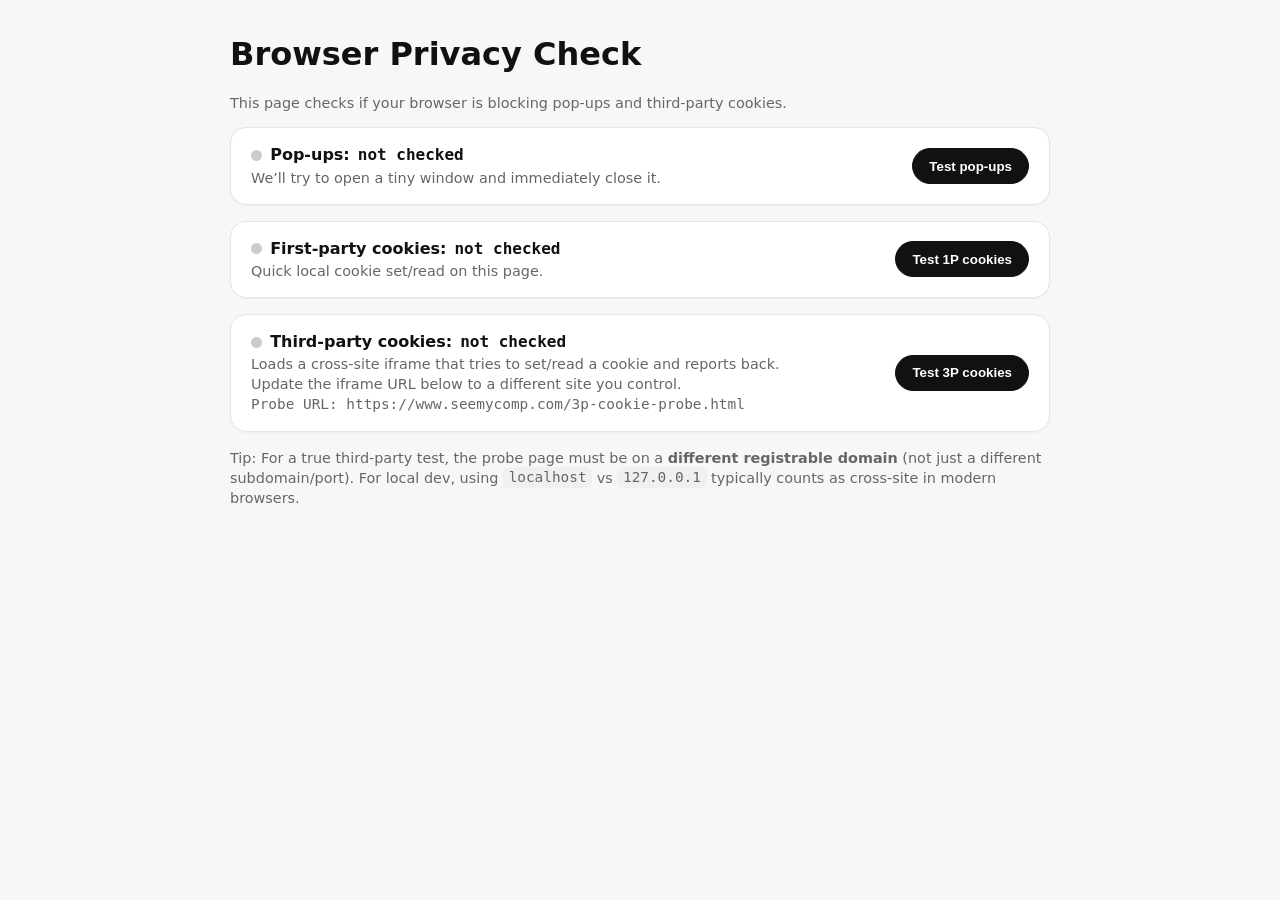
==== browsercheck.html @ 84050df4 "Create browsercheck.html" ====
<!doctype html>
<html lang="en">
<head>
  <meta charset="utf-8" />
  <title>Browser Privacy Check</title>
  <meta name="viewport" content="width=device-width, initial-scale=1" />
  <style>
    :root{--ok:#1a7f37;--bad:#b3261e;--warn:#b26b00;--muted:#666}
    body{font-family:system-ui,-apple-system,Segoe UI,Roboto,Arial,sans-serif;line-height:1.4;margin:0;padding:2rem;background:#f7f7f8;color:#111}
    .wrap{max-width:820px;margin:0 auto}
    h1{margin:0 0 1rem}
    p{color:#333}
    .card{background:#fff;border:1px solid #e6e6e9;border-radius:16px;padding:1rem 1.25rem;margin:0 0 1rem;box-shadow:0 1px 2px rgba(0,0,0,.04)}
    .row{display:flex;gap:.75rem;align-items:center;justify-content:space-between;flex-wrap:wrap}
    .btn{appearance:none;border:1px solid #111;border-radius:999px;padding:.6rem 1rem;background:#111;color:#fff;font-weight:600;cursor:pointer}
    .btn:disabled{opacity:.6;cursor:not-allowed}
    .status{display:inline-flex;align-items:center;gap:.5rem;font-weight:600}
    .dot{width:.7rem;height:.7rem;border-radius:50%}
    .ok{color:var(--ok)} .ok .dot{background:var(--ok)}
    .bad{color:var(--bad)} .bad .dot{background:var(--bad)}
    .warn{color:var(--warn)} .warn .dot{background:var(--warn)}
    code{background:#f0f0f3;padding:.15rem .35rem;border-radius:6px}
    .small{color:var(--muted);font-size:.9rem}
    .mono{font-family:ui-monospace,SFMono-Regular,Menlo,Consolas,monospace}
  </style>
</head>
<body>
  <div class="wrap">
    <h1>Browser Privacy Check</h1>
    <p class="small">This page checks if your browser is blocking pop-ups and third-party cookies.</p>

    <div class="card">
      <div class="row">
        <div>
          <div class="status" id="popupStatus"><span class="dot" style="background:#ccc"></span> Pop-ups: <span class="mono" id="popupText">not checked</span></div>
          <div class="small">We’ll try to open a tiny window and immediately close it.</div>
        </div>
        <button class="btn" id="btnPopup">Test pop-ups</button>
      </div>
    </div>

    <div class="card">
      <div class="row">
        <div>
          <div class="status" id="fpCookieStatus"><span class="dot" style="background:#ccc"></span> First-party cookies: <span class="mono" id="fpCookieText">not checked</span></div>
          <div class="small">Quick local cookie set/read on this page.</div>
        </div>
        <button class="btn" id="btnFP">Test 1P cookies</button>
      </div>
    </div>

    <div class="card">
      <div class="row">
        <div>
          <div class="status" id="tpCookieStatus"><span class="dot" style="background:#ccc"></span> Third-party cookies: <span class="mono" id="tpCookieText">not checked</span></div>
          <div class="small">
            Loads a cross-site iframe that tries to set/read a cookie and reports back.
            <br/>Update the iframe URL below to a different site you control.
          </div>
          <div class="small mono" id="probeUrlShown"></div>
        </div>
        <button class="btn" id="btnTP">Test 3P cookies</button>
      </div>
      <iframe id="probeFrame" title="3P Cookie Probe" style="display:none;width:0;height:0;border:0"></iframe>
    </div>

    <p class="small">
      Tip: For a true third-party test, the probe page must be on a <strong>different registrable domain</strong> (not just a different subdomain/port). For local dev, using
      <code>localhost</code> vs <code>127.0.0.1</code> typically counts as cross-site in modern browsers.
    </p>
  </div>

  <script>
    // 👉 EDIT THIS to point to your probe page hosted on a DIFFERENT site.
    const PROBE_URL = "https://www.seemycomp.com/3p-cookie-probe.html";

    const els = {
      btnPopup: document.getElementById('btnPopup'),
      btnFP: document.getElementById('btnFP'),
      btnTP: document.getElementById('btnTP'),
      popupStatus: document.getElementById('popupStatus'),
      popupText: document.getElementById('popupText'),
      fpCookieStatus: document.getElementById('fpCookieStatus'),
      fpCookieText: document.getElementById('fpCookieText'),
      tpCookieStatus: document.getElementById('tpCookieStatus'),
      tpCookieText: document.getElementById('tpCookieText'),
      probeFrame: document.getElementById('probeFrame'),
      probeUrlShown: document.getElementById('probeUrlShown')
    };
    els.probeUrlShown.textContent = `Probe URL: ${PROBE_URL}`;

    function setStatus(elStatus, elText, ok, labelIfOk, labelIfBad) {
      elStatus.classList.remove('ok','bad','warn');
      const dot = elStatus.querySelector('.dot');
      if (ok) {
        elStatus.classList.add('ok');
        elText.textContent = labelIfOk;
        dot.style.background = getComputedStyle(document.documentElement).getPropertyValue('--ok');
      } else {
        elStatus.classList.add('bad');
        elText.textContent = labelIfBad;
        dot.style.background = getComputedStyle(document.documentElement).getPropertyValue('--bad');
      }
    }

    // 1) Pop-up test
    els.btnPopup.addEventListener('click', () => {
      let win = null;
      try {
        // Smallest possible window; most blockers will prevent this when triggered by script.
        win = window.open('about:blank', '_blank', 'width=200,height=120,noopener,noreferrer');
      } catch (e) { /* ignored */ }

      const allowed = !!win && !win.closed;
      if (allowed) {
        try {
          win.document.write('<!doctype html><title>Pop-up test</title><p style="font:14px system-ui;margin:8px">Pop-up allowed ✅</p>');
          setTimeout(() => { try { win.close(); } catch(e){} }, 300);
        } catch (e) { /* ignored */ }
      }
      setStatus(els.popupStatus, els.popupText, allowed, 'allowed', 'blocked');
    });

    // 2) First-party cookie test
    els.btnFP.addEventListener('click', () => {
      const name = 'fp_cookie_test';
      const value = String(Date.now());
      try {
        document.cookie = `${name}=${value}; Max-Age=60; Path=/`;
        const has = document.cookie.includes(`${name}=${value}`);
        setStatus(els.fpCookieStatus, els.fpCookieText, has, 'working', 'blocked or disabled');
      } catch (e) {
        setStatus(els.fpCookieStatus, els.fpCookieText, false, 'working', 'blocked or disabled');
      }
    });

    // 3) Third-party cookie test (via cross-site iframe + postMessage)
    els.btnTP.addEventListener('click', () => {
      // Reset UI
      els.tpCookieStatus.classList.remove('ok','bad','warn');
      els.tpCookieText.textContent = 'checking...';
      els.tpCookieStatus.querySelector('.dot').style.background = '#bdbdbf';

      // Listen once for the probe result
      const timeout = setTimeout(() => {
        // If no response in time, assume blocked or frame failed to load cross-site.
        setStatus(els.tpCookieStatus, els.tpCookieText, false, 'allowed', 'no response (likely blocked)');
        window.removeEventListener('message', onMsg);
      }, 4000);

      function onMsg(ev) {
        // Expect { type: '3pc-result', allowed: boolean, detail?: string }
        if (!ev || !ev.data || ev.data.type !== '3pc-result') return;
        clearTimeout(timeout);
        window.removeEventListener('message', onMsg);
        const allowed = !!ev.data.allowed;
        setStatus(els.tpCookieStatus, els.tpCookieText, allowed, 'allowed', 'blocked');
      }

      window.addEventListener('message', onMsg);
      // Bust caches so the probe runs fresh each time:
      const src = PROBE_URL + (PROBE_URL.includes('?') ? '&' : '?') + 't=' + Date.now();
      els.probeFrame.src = src;
    });
  </script>
</body>
</html>
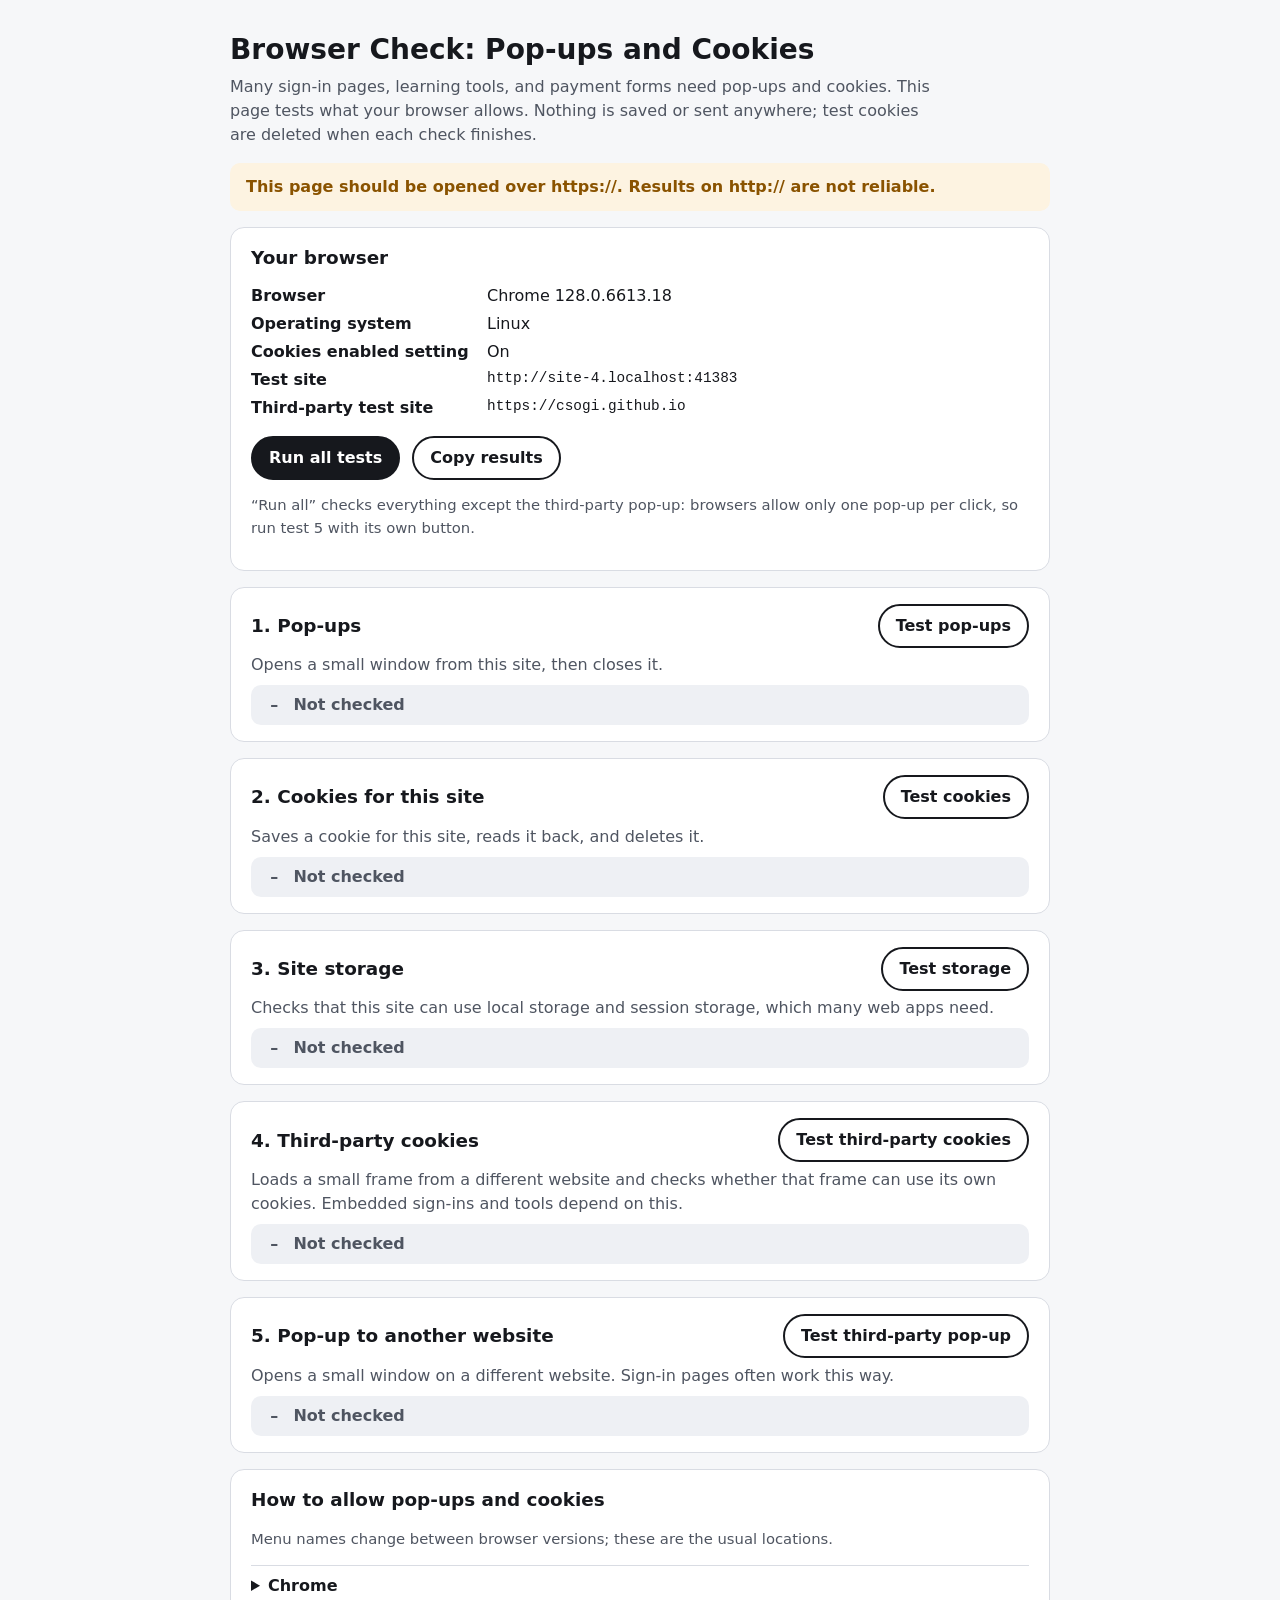
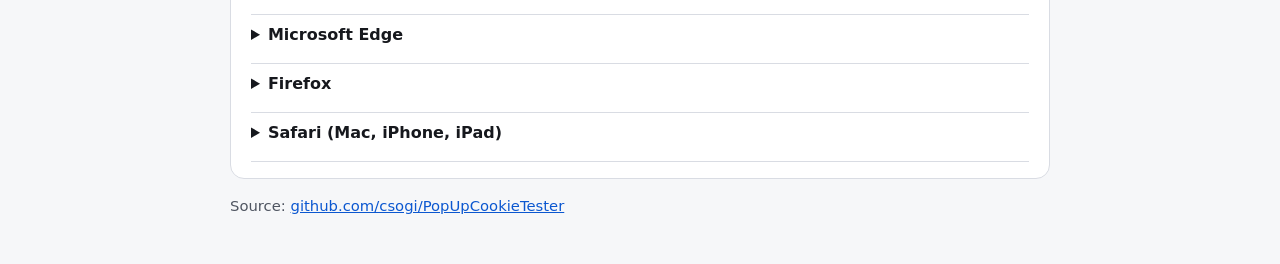
==== commit ad1c64e2: "Rewrite browser check; fix pop-up detection, add 3P cookie partition test - Fix pop-up tests always " ====
--- a/browsercheck.html
+++ b/browsercheck.html
@@ -1,167 +1,12 @@
 <!doctype html>
 <html lang="en">
 <head>
-  <meta charset="utf-8" />
-  <title>Browser Privacy Check</title>
-  <meta name="viewport" content="width=device-width, initial-scale=1" />
-  <style>
-    :root{--ok:#1a7f37;--bad:#b3261e;--warn:#b26b00;--muted:#666}
-    body{font-family:system-ui,-apple-system,Segoe UI,Roboto,Arial,sans-serif;line-height:1.4;margin:0;padding:2rem;background:#f7f7f8;color:#111}
-    .wrap{max-width:820px;margin:0 auto}
-    h1{margin:0 0 1rem}
-    p{color:#333}
-    .card{background:#fff;border:1px solid #e6e6e9;border-radius:16px;padding:1rem 1.25rem;margin:0 0 1rem;box-shadow:0 1px 2px rgba(0,0,0,.04)}
-    .row{display:flex;gap:.75rem;align-items:center;justify-content:space-between;flex-wrap:wrap}
-    .btn{appearance:none;border:1px solid #111;border-radius:999px;padding:.6rem 1rem;background:#111;color:#fff;font-weight:600;cursor:pointer}
-    .btn:disabled{opacity:.6;cursor:not-allowed}
-    .status{display:inline-flex;align-items:center;gap:.5rem;font-weight:600}
-    .dot{width:.7rem;height:.7rem;border-radius:50%}
-    .ok{color:var(--ok)} .ok .dot{background:var(--ok)}
-    .bad{color:var(--bad)} .bad .dot{background:var(--bad)}
-    .warn{color:var(--warn)} .warn .dot{background:var(--warn)}
-    code{background:#f0f0f3;padding:.15rem .35rem;border-radius:6px}
-    .small{color:var(--muted);font-size:.9rem}
-    .mono{font-family:ui-monospace,SFMono-Regular,Menlo,Consolas,monospace}
-  </style>
+  <meta charset="utf-8">
+  <title>Browser Check has moved</title>
+  <meta http-equiv="refresh" content="0; url=./">
+  <link rel="canonical" href="./">
 </head>
 <body>
-  <div class="wrap">
-    <h1>Browser Privacy Check</h1>
-    <p class="small">This page checks if your browser is blocking pop-ups and third-party cookies.</p>
-
-    <div class="card">
-      <div class="row">
-        <div>
-          <div class="status" id="popupStatus"><span class="dot" style="background:#ccc"></span> Pop-ups: <span class="mono" id="popupText">not checked</span></div>
-          <div class="small">We’ll try to open a tiny window and immediately close it.</div>
-        </div>
-        <button class="btn" id="btnPopup">Test pop-ups</button>
-      </div>
-    </div>
-
-    <div class="card">
-      <div class="row">
-        <div>
-          <div class="status" id="fpCookieStatus"><span class="dot" style="background:#ccc"></span> First-party cookies: <span class="mono" id="fpCookieText">not checked</span></div>
-          <div class="small">Quick local cookie set/read on this page.</div>
-        </div>
-        <button class="btn" id="btnFP">Test 1P cookies</button>
-      </div>
-    </div>
-
-    <div class="card">
-      <div class="row">
-        <div>
-          <div class="status" id="tpCookieStatus"><span class="dot" style="background:#ccc"></span> Third-party cookies: <span class="mono" id="tpCookieText">not checked</span></div>
-          <div class="small">
-            Loads a cross-site iframe that tries to set/read a cookie and reports back.
-            <br/>Update the iframe URL below to a different site you control.
-          </div>
-          <div class="small mono" id="probeUrlShown"></div>
-        </div>
-        <button class="btn" id="btnTP">Test 3P cookies</button>
-      </div>
-      <iframe id="probeFrame" title="3P Cookie Probe" style="display:none;width:0;height:0;border:0"></iframe>
-    </div>
-
-    <p class="small">
-      Tip: For a true third-party test, the probe page must be on a <strong>different registrable domain</strong> (not just a different subdomain/port). For local dev, using
-      <code>localhost</code> vs <code>127.0.0.1</code> typically counts as cross-site in modern browsers.
-    </p>
-  </div>
-
-  <script>
-    // 👉 EDIT THIS to point to your probe page hosted on a DIFFERENT site.
-    const PROBE_URL = "https://www.seemycomp.com/3p-cookie-probe.html";
-
-    const els = {
-      btnPopup: document.getElementById('btnPopup'),
-      btnFP: document.getElementById('btnFP'),
-      btnTP: document.getElementById('btnTP'),
-      popupStatus: document.getElementById('popupStatus'),
-      popupText: document.getElementById('popupText'),
-      fpCookieStatus: document.getElementById('fpCookieStatus'),
-      fpCookieText: document.getElementById('fpCookieText'),
-      tpCookieStatus: document.getElementById('tpCookieStatus'),
-      tpCookieText: document.getElementById('tpCookieText'),
-      probeFrame: document.getElementById('probeFrame'),
-      probeUrlShown: document.getElementById('probeUrlShown')
-    };
-    els.probeUrlShown.textContent = `Probe URL: ${PROBE_URL}`;
-
-    function setStatus(elStatus, elText, ok, labelIfOk, labelIfBad) {
-      elStatus.classList.remove('ok','bad','warn');
-      const dot = elStatus.querySelector('.dot');
-      if (ok) {
-        elStatus.classList.add('ok');
-        elText.textContent = labelIfOk;
-        dot.style.background = getComputedStyle(document.documentElement).getPropertyValue('--ok');
-      } else {
-        elStatus.classList.add('bad');
-        elText.textContent = labelIfBad;
-        dot.style.background = getComputedStyle(document.documentElement).getPropertyValue('--bad');
-      }
-    }
-
-    // 1) Pop-up test
-    els.btnPopup.addEventListener('click', () => {
-      let win = null;
-      try {
-        // Smallest possible window; most blockers will prevent this when triggered by script.
-        win = window.open('about:blank', '_blank', 'width=200,height=120,noopener,noreferrer');
-      } catch (e) { /* ignored */ }
-
-      const allowed = !!win && !win.closed;
-      if (allowed) {
-        try {
-          win.document.write('<!doctype html><title>Pop-up test</title><p style="font:14px system-ui;margin:8px">Pop-up allowed ✅</p>');
-          setTimeout(() => { try { win.close(); } catch(e){} }, 300);
-        } catch (e) { /* ignored */ }
-      }
-      setStatus(els.popupStatus, els.popupText, allowed, 'allowed', 'blocked');
-    });
-
-    // 2) First-party cookie test
-    els.btnFP.addEventListener('click', () => {
-      const name = 'fp_cookie_test';
-      const value = String(Date.now());
-      try {
-        document.cookie = `${name}=${value}; Max-Age=60; Path=/`;
-        const has = document.cookie.includes(`${name}=${value}`);
-        setStatus(els.fpCookieStatus, els.fpCookieText, has, 'working', 'blocked or disabled');
-      } catch (e) {
-        setStatus(els.fpCookieStatus, els.fpCookieText, false, 'working', 'blocked or disabled');
-      }
-    });
-
-    // 3) Third-party cookie test (via cross-site iframe + postMessage)
-    els.btnTP.addEventListener('click', () => {
-      // Reset UI
-      els.tpCookieStatus.classList.remove('ok','bad','warn');
-      els.tpCookieText.textContent = 'checking...';
-      els.tpCookieStatus.querySelector('.dot').style.background = '#bdbdbf';
-
-      // Listen once for the probe result
-      const timeout = setTimeout(() => {
-        // If no response in time, assume blocked or frame failed to load cross-site.
-        setStatus(els.tpCookieStatus, els.tpCookieText, false, 'allowed', 'no response (likely blocked)');
-        window.removeEventListener('message', onMsg);
-      }, 4000);
-
-      function onMsg(ev) {
-        // Expect { type: '3pc-result', allowed: boolean, detail?: string }
-        if (!ev || !ev.data || ev.data.type !== '3pc-result') return;
-        clearTimeout(timeout);
-        window.removeEventListener('message', onMsg);
-        const allowed = !!ev.data.allowed;
-        setStatus(els.tpCookieStatus, els.tpCookieText, allowed, 'allowed', 'blocked');
-      }
-
-      window.addEventListener('message', onMsg);
-      // Bust caches so the probe runs fresh each time:
-      const src = PROBE_URL + (PROBE_URL.includes('?') ? '&' : '?') + 't=' + Date.now();
-      els.probeFrame.src = src;
-    });
-  </script>
+  <p>This page has moved. <a href="./">Go to the Browser Check</a>.</p>
 </body>
 </html>
